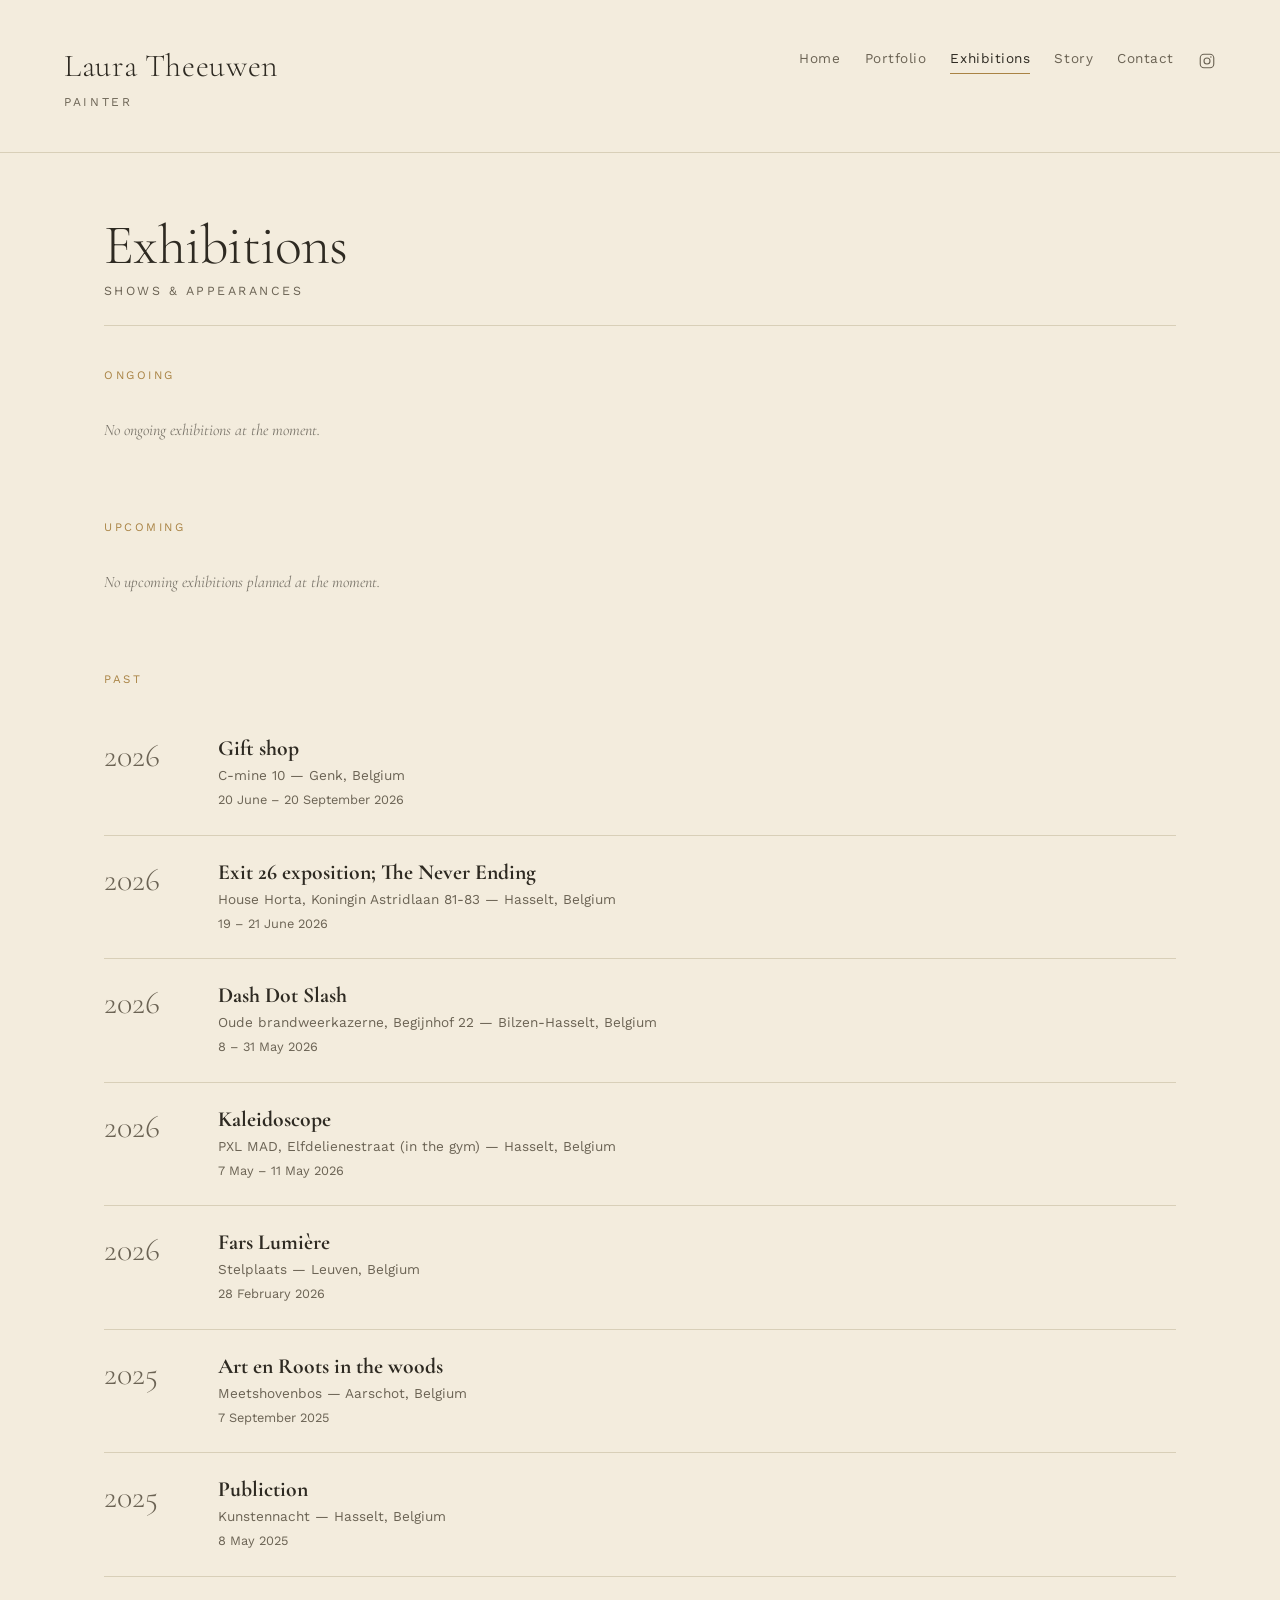
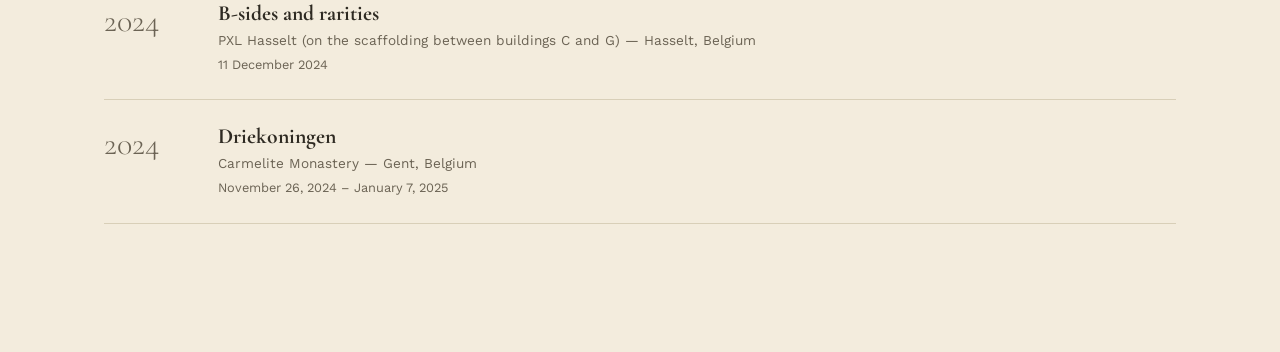
==== exhibitions.html @ 0f9cccb1 "Add files via upload" ====
<!DOCTYPE html>
<html lang="en">
<head>
  <meta charset="UTF-8" />
  <meta name="viewport" content="width=device-width, initial-scale=1.0" />
  <title>Exhibitions — Laura Theeuwen</title>
  <link rel="icon" type="image/jpeg" href="images/homepage/yourimage.png">
  <meta name="description" content="Upcoming and past exhibitions of work by Laura Theeuwen." />

  <link rel="preconnect" href="https://fonts.googleapis.com" />
  <link rel="preconnect" href="https://fonts.gstatic.com" crossorigin />
  <link
    href="https://fonts.googleapis.com/css2?family=Cormorant+Garamond:ital,wght@0,300;0,400;0,500;1,400&family=Work+Sans:wght@300;400;500&display=swap"
    rel="stylesheet"
  />
  <link rel="stylesheet" href="css/style.css" />
</head>
<body>

  <header class="topbar">
    <a href="index.html" class="brand">
      <span class="brand-name">Laura Theeuwen</span>
      <span class="brand-title">Painter</span>
      </svg>
    </a>
    <nav class="nav" aria-label="Main navigation">
      <a href="index.html" class="nav-link">Home</a>
      <a href="portfolio.html" class="nav-link">Portfolio</a>
      <a href="exhibitions.html" class="nav-link is-active">Exhibitions</a>
      <a href="story.html" class="nav-link">Story</a>
      <a href="contact.html" class="nav-link">Contact</a>
      <a href="https://www.instagram.com/laura_theeuwen_art/" class="nav-icon" aria-label="Instagram" target="_blank" rel="noopener">
        <svg viewBox="0 0 24 24" width="18" height="18" fill="none" stroke="currentColor" stroke-width="1.5">
          <rect x="3" y="3" width="18" height="18" rx="5" />
          <circle cx="12" cy="12" r="4" />
          <circle cx="17.2" cy="6.8" r="1" fill="currentColor" stroke="none" />
        </svg>
      </a>
    </nav>
  </header>

  <main>
    <div class="page-main">

      <header class="page-header">
        <h1 class="page-heading">Exhibitions</h1>
        <p class="page-subheading">Shows & appearances</p>
      </header>

           <!-- ============================================================
           ONGOING EXHIBITIONS
           Add new upcoming shows here. When a show has passed, move
           its <li> block down to the Past Exhibitions section below,
           and remove the <span class="exhibition-tag">Upcoming</span>.
           ============================================================ -->
        <section class="exhibitions-section" aria-labelledby="ongoing-label">
        <span class="section-tag" id="ongoing-label">Ongoing</span>

        <ul id="ongoing-exhibitions-list">
  <!-- JavaScript vult dit straks automatisch in -->
</ul>
      </section>

           <!-- ============================================================
           UPCOMING EXHIBITIONS
           ============================================================ -->
      <section class="exhibitions-section" aria-labelledby="upcoming-label">
        <span class="section-tag" id="upcoming-label">Upcoming</span>

        <!-- De plek voor de komende tentoonstellingen -->
        <ul id="upcoming-exhibitions-list">
        <!-- JavaScript vult dit automatisch in -->
        </ul>
      </section>

          
          

      <!-- ============================================================
           PAST EXHIBITIONS
           Most recent first. Add a new <li> at the top when needed.
           ============================================================ -->
      <section class="exhibitions-section" aria-labelledby="past-label">
        <span class="section-tag" id="past-label">Past</span>

        <ul id="past-exhibitions-list">
  <!-- JavaScript vult dit straks automatisch in -->
</ul>
      </section>

    </div>
  </main>
<script>
// 1. De database met start- én einddatums
const exhibitions = [
  {
    title: "Gift shop",
    venue: "C-mine 10 — Genk, Belgium",
    datesDisplay: "20 June – 20 September 2026",
    year: "2026",
    startDate: "2026-06-20",
    endDate: "2026-09-20"
  },
  {
    title: "Exit 26 exposition; The Never Ending",
    venue: "House Horta, Koningin Astridlaan 81-83 — Hasselt, Belgium",
    datesDisplay: "19 – 21 June 2026",
    year: "2026",
    startDate: "2026-06-19",
    endDate: "2026-06-21"
  },
  {
    title: "Dash Dot Slash",
    venue: "Oude brandweerkazerne, Begijnhof 22 — Bilzen-Hasselt, Belgium",
    datesDisplay: "8 – 31 May 2026",
    year: "2026",
    startDate: "2026-05-08",
    endDate: "2026-05-31"
  },
  {
    title: "Kaleidoscope",
    venue: "PXL MAD, Elfdelienestraat (in the gym) — Hasselt, Belgium",
    datesDisplay: "7 May – 11 May 2026",
    year: "2026",
    startDate: "2026-05-07",
    endDate: "2026-05-11"
  },
  {
    title: "Fars Lumière",
    venue: "Stelplaats — Leuven, Belgium",
    datesDisplay: "28 February 2026",
    year: "2026",
    startDate: "2026-02-28",
    endDate: "2026-02-28"
  },
  {
    title: "Art en Roots in the woods",
    venue: "Meetshovenbos — Aarschot, Belgium",
    datesDisplay: "7 September 2025",
    year: "2025",
    startDate: "2025-09-07",
    endDate: "2025-09-07"
  },
  {
    title: "Publiction",
    venue: "Kunstennacht — Hasselt, Belgium",
    datesDisplay: "8 May 2025",
    year: "2025",
    startDate: "2025-05-08",
    endDate: "2025-05-08"
  },
  {
    title: "B-sides and rarities",
    venue: "PXL Hasselt (on the scaffolding between buildings C and G) — Hasselt, Belgium",
    datesDisplay: "11 December 2024",
    year: "2024",
    startDate: "2024-12-11",
    endDate: "2024-12-11"
  },
  {
    title: "Driekoningen",
    venue: "Carmelite Monastery — Gent, Belgium",
    datesDisplay: "November 26, 2024 – January 7, 2025",
    year: "2024",
    startDate: "2024-11-26",
    endDate: "2025-01-07"
  }
];

// 2. De HTML-blauwdruk voor jouw lijstitems (met het oranje ongoing-vakje)
function createExhibitionHTML(exhibition, isOngoing = false) {
  // Als de expo NU bezig is, tonen we het oranje vakje. Anders blijft dit leeg.
  const ongoingBadge = isOngoing ? '<span class="ongoing-badge" style="background-color: orange; color: white; padding: 3px 8px; font-size: 0.75rem; border-radius: 3px; margin-left: 10px; display: inline-block; vertical-align: middle; font-weight: normal;">Ongoing</span>' : '';

  return `
    <li class="exhibition-item">
      <span class="exhibition-year">${exhibition.year}</span>
      <div>
        <h2 class="exhibition-title">
          ${exhibition.title} 
          ${ongoingBadge}
        </h2>
        <p class="exhibition-venue">${exhibition.venue}</p>
        <p class="exhibition-dates">${exhibition.datesDisplay}</p>
      </div>
    </li>
  `;
}

// 3. De driedelige sorteermachine met automatische 'filler'-teksten
function renderExhibitions() {
  const upcomingList = document.getElementById('upcoming-exhibitions-list');
  const ongoingList = document.getElementById('ongoing-exhibitions-list');
  const pastList = document.getElementById('past-exhibitions-list');
  
  // Vandaag ophalen en klok op middernacht zetten
  const today = new Date();
  today.setHours(0, 0, 0, 0);

  // Maak alle lijsten leeg voor de start
  if(upcomingList) upcomingList.innerHTML = '';
  if(ongoingList) ongoingList.innerHTML = '';
  if(pastList) pastList.innerHTML = '';

  // Houden tellers bij om te zien of een lijst leeg blijft
  let upcomingCount = 0;
  let ongoingCount = 0;
  let pastCount = 0;

  // Loop door alle tentoonstellingen
  exhibitions.forEach(exhibition => {
    const startDate = new Date(exhibition.startDate);
    const endDate = new Date(exhibition.endDate);

    if (startDate > today) {
      // 1. UPCOMING -> false (geen oranje vakje)
      if(upcomingList) {
        upcomingList.innerHTML += createExhibitionHTML(exhibition, false);
        upcomingCount++;
      }
    } 
    else if (endDate >= today) {
      // 2. ONGOING -> TRUE (hierdoor verschijnt het oranje vakje!)
      if(ongoingList) {
        ongoingList.innerHTML += createExhibitionHTML(exhibition, true);
        ongoingCount++;
      }
    } 
    else {
      // 3. PAST -> false (geen oranje vakje)
      if(pastList) {
        pastList.innerHTML += createExhibitionHTML(exhibition, false);
        pastCount++;
      }
    }
  });

  // HIER controleren we of een lijst leeg is. Zo ja, plaatsen we de filler-tekst:
  if (upcomingCount === 0 && upcomingList) {
    upcomingList.innerHTML = '<p class="exhibition-filler" style="font-style: italic; opacity: 0.6; padding: 10px 0;">No upcoming exhibitions planned at the moment.</p>';
  }
  
  if (ongoingCount === 0 && ongoingList) {
    ongoingList.innerHTML = '<p class="exhibition-filler" style="font-style: italic; opacity: 0.6; padding: 10px 0;">No ongoing exhibitions at the moment.</p>';
  }

  if (pastCount === 0 && pastList) {
    pastList.innerHTML = '<p class="exhibition-filler" style="font-style: italic; opacity: 0.6; padding: 10px 0;">No past exhibitions found.</p>';
  }
}

// Uitvoeren als de pagina klaar is
window.addEventListener('DOMContentLoaded', renderExhibitions);
</script>
</body>
</html>
---- css/style.css ----
/* ==========================================================================
   DESIGN TOKENS
   Define all colors, fonts, and spacing in one place at the top.
   Change a value here and it updates everywhere on the site.
   ========================================================================== */
:root {
  --color-bg:         #f3ecdd;   /* warm beige — main background */
  --color-panel:      #faf6ec;   /* slightly lighter, for image backgrounds */
  --color-text:       #2e2a22;   /* warm near-black (softer than pure #000) */
  --color-text-muted: #6b6354;   /* grey-brown for secondary text */
  --color-line:       #d8cfb8;   /* hairline dividers */
  --color-accent:     #a98344;   /* antique gold — used sparingly site-wide */

  --font-display: "Cormorant Garamond", Georgia, serif;
  --font-body:    "Cormorant Garamond", Georgia, serif;
  --font-ui:      "Work Sans", Arial, sans-serif;

  --space-1: 0.5rem;
  --space-2: 1rem;
  --space-3: 1.5rem;
  --space-4: 2.5rem;
  --space-5: 4rem;
}

/* ==========================================================================
   RESET / BASE STYLES
   Clear out default browser styling so our CSS behaves the same in
   Chrome, Firefox, and Safari.
   ========================================================================== */
* {
  box-sizing: border-box;
  margin: 0;
  padding: 0;
}

html {
  -webkit-font-smoothing: antialiased;
}

body {
  background-color: var(--color-bg);
  color: var(--color-text);
  font-family: var(--font-body);
  font-weight: 400;
  line-height: 1.6;
  min-height: 100vh;
}

a {
  color: inherit;
  text-decoration: none;
}

img {
  max-width: 100%;
  display: block; /* removes the small unexplained gap images get by default */
}

/* Visible keyboard focus ring — never remove this without replacing it */
a:focus-visible,
button:focus-visible {
  outline: 2px solid var(--color-accent);
  outline-offset: 3px;
}

/* ==========================================================================
   TOP BAR (shared across every page)
   ========================================================================== */
.topbar {
  display: flex;
  align-items: flex-start;
  justify-content: space-between;
  flex-wrap: wrap;
  gap: var(--space-2);
  padding: var(--space-4) var(--space-5);
  border-bottom: 1px solid var(--color-line);
}

.brand {
  display: inline-flex;
  flex-direction: column;
  gap: 0.1rem;
}

.brand-name {
  font-family: var(--font-display);
  font-weight: 300;
  font-size: 2rem;
  letter-spacing: 0.02em;
}

.brand-title {
  font-family: var(--font-ui);
  font-size: 0.75rem;
  letter-spacing: 0.22em;
  text-transform: uppercase;
  color: var(--color-text-muted);
}

/* Hand-drawn-style SVG flourish under the name */
.brand-flourish {
  width: 110px;
  height: 10px;
  margin-top: 2px;
  stroke: var(--color-accent);
  stroke-width: 1.4;
  fill: none;
  stroke-linecap: round;
}

.nav {
  display: flex;
  align-items: center;
  gap: var(--space-3);
  flex-wrap: wrap;
  font-family: var(--font-ui);
  font-size: 0.85rem;
  letter-spacing: 0.04em;
  padding-top: var(--space-1);
}

.nav-link {
  position: relative;
  padding-bottom: 4px;
  color: var(--color-text-muted);
  transition: color 0.2s ease;
}

.nav-link:hover,
.nav-link.is-active {
  color: var(--color-text);
}

/* Thin underline that grows in on hover/active */
.nav-link::after {
  content: "";
  position: absolute;
  left: 0;
  bottom: 0;
  height: 1px;
  width: 0;
  background: var(--color-accent);
  transition: width 0.25s ease;
}

.nav-link:hover::after,
.nav-link.is-active::after {
  width: 100%;
}

.nav-icon {
  display: inline-flex;
  color: var(--color-text-muted);
  transition: color 0.2s ease;
}

.nav-icon:hover {
  color: var(--color-accent);
}

/* ==========================================================================
   HOMEPAGE HERO (split layout)
   ========================================================================== */
.hero {
  display: grid;
  grid-template-columns: 1fr 1fr;
  align-items: stretch;
  min-height: calc(100vh - 140px);
}

.hero-text {
  display: flex;
  flex-direction: column;
  justify-content: center;
  padding: var(--space-5);
  max-width: 540px;
}

.eyebrow {
  font-family: var(--font-ui);
  font-size: 0.75rem;
  letter-spacing: 0.22em;
  text-transform: uppercase;
  color: var(--color-accent);
  margin-bottom: var(--space-2);
}

.statement {
  font-size: 1.5rem;
  font-style: italic;
  line-height: 1.55;
  margin-bottom: var(--space-4);
}

.cta-row {
  display: flex;
  gap: var(--space-2);
}

.btn {
  font-family: var(--font-ui);
  font-size: 0.85rem;
  letter-spacing: 0.06em;
  text-transform: uppercase;
  padding: 0.9rem 1.8rem;
  border-radius: 2px;
  border: 1px solid var(--color-text);
  transition: background-color 0.2s ease, color 0.2s ease, border-color 0.2s ease;
}

.btn-primary {
  background-color: var(--color-text);
  color: var(--color-panel);
}

.btn-primary:hover {
  background-color: var(--color-accent);
  border-color: var(--color-accent);
}

.btn-secondary {
  background-color: transparent;
  color: var(--color-text);
}

.btn-secondary:hover {
  border-color: var(--color-accent);
  color: var(--color-accent);
}

.hero-image {
  background-color: var(--color-panel);
}

.hero-image img {
  width: 100%;
  height: 100%;
  object-fit: cover;
}

/* ==========================================================================
   SHARED INNER PAGE LAYOUT
   Used by portfolio, exhibitions, story, and contact pages.
   ========================================================================== */
.page-main {
  padding: var(--space-5);
  max-width: 1200px;
  margin: 0 auto;
}

.page-header {
  margin-bottom: var(--space-4);
  padding-bottom: var(--space-3);
  border-bottom: 1px solid var(--color-line);
}

.page-heading {
  font-family: var(--font-display);
  font-weight: 300;
  font-size: 3.5rem;
  letter-spacing: -0.01em;
  line-height: 1;
}

.page-subheading {
  font-family: var(--font-ui);
  font-size: 0.78rem;
  letter-spacing: 0.2em;
  text-transform: uppercase;
  color: var(--color-text-muted);
  margin-top: var(--space-1);
}

/* ==========================================================================
   PORTFOLIO PAGE (year grid with hover effect)
   ========================================================================== */

/* Edge-to-edge grid with hairline gaps between cards */
.portfolio-grid {
  display: grid;
  grid-template-columns: repeat(3, 1fr);
  gap: 2px;
}

/* Each card is a full <a> tag — the whole card is clickable */
.year-card {
  position: relative;     /* required for the overlay */
  overflow: hidden;
  aspect-ratio: 3 / 4;
  display: block;
  cursor: pointer;
}

.year-card img {
  width: 100%;
  height: 100%;
  object-fit: cover;
  transition: transform 0.6s ease;
}

/* Overlay: transparent at rest, darkens on hover */
.year-overlay {
  position: absolute;
  inset: 0;  /* shorthand for top:0; right:0; bottom:0; left:0 */
  background: rgba(46, 42, 34, 0);
  display: flex;
  align-items: center;
  justify-content: center;
  transition: background 0.4s ease;
}

/* Year number: invisible at rest, fades in on hover */
.year-label {
  font-family: var(--font-display);
  font-size: 5rem;
  font-weight: 300;
  letter-spacing: 0.1em;
  color: rgba(250, 246, 236, 0);
  transition: color 0.4s ease;
}

.year-card:hover .year-overlay {
  background: rgba(46, 42, 34, 0.5);
}

.year-card:hover .year-label {
  color: rgba(250, 246, 236, 0.95);
}

.year-card:hover img {
  transform: scale(1.04);
}

/* ==========================================================================
   EXHIBITIONS PAGE
   ========================================================================== */
.exhibitions-section {
  margin-bottom: var(--space-5);
}

/* "Upcoming" / "Past" labels */
.section-tag {
  font-family: var(--font-ui);
  font-size: 0.72rem;
  letter-spacing: 0.22em;
  text-transform: uppercase;
  color: var(--color-accent);
  display: block;
  margin-bottom: var(--space-3);
}

.exhibition-list {
  list-style: none;
}

/* Year on the left, info on the right */
.exhibition-item {
  display: grid;
  grid-template-columns: 90px 1fr;
  gap: var(--space-3);
  padding: var(--space-3) 0;
  border-bottom: 1px solid var(--color-line);
  align-items: start;
}

.exhibition-year {
  font-family: var(--font-display);
  font-size: 2rem;
  font-weight: 300;
  color: var(--color-text-muted);
  line-height: 1;
  padding-top: 4px;
}

.exhibition-title {
  font-family: var(--font-display);
  font-size: 1.35rem;
  line-height: 1.2;
  margin-bottom: 0.2rem;
}

.exhibition-venue {
  font-family: var(--font-ui);
  font-size: 0.85rem;
  color: var(--color-text-muted);
}

.exhibition-dates {
  font-family: var(--font-ui);
  font-size: 0.8rem;
  color: var(--color-text-muted);
  margin-top: 0.2rem;
}

.exhibition-tag {
  display: inline-block;
  font-family: var(--font-ui);
  font-size: 0.68rem;
  letter-spacing: 0.1em;
  text-transform: uppercase;
  padding: 3px 8px;
  border: 1px solid var(--color-accent);
  color: var(--color-accent);
  border-radius: 2px;
  margin-top: var(--space-1);
}

/* ==========================================================================
   STORY (ABOUT) PAGE
   ========================================================================== */
.story-grid {
  display: grid;
  grid-template-columns: 1fr 1.5fr;
  gap: var(--space-5);
  align-items: start;
}

.story-portrait img {
  width: 100%;
  aspect-ratio: 3 / 4;
  object-fit: cover;
}

.story-content {
  padding-top: var(--space-1);
}

.story-name {
  font-family: var(--font-display);
  font-weight: 300;
  font-size: 3rem;
  letter-spacing: 0.01em;
  line-height: 1;
  margin-bottom: var(--space-1);
}

.story-tagline {
  font-family: var(--font-ui);
  font-size: 0.78rem;
  letter-spacing: 0.2em;
  text-transform: uppercase;
  color: var(--color-accent);
  display: block;
  margin-bottom: var(--space-4);
}

.story-bio p {
  font-family: var(--font-body);
  font-size: 1.2rem;
  line-height: 1.75;
  margin-bottom: var(--space-3);
}

.story-details {
  margin-top: var(--space-4);
  border-top: 1px solid var(--color-line);
  padding-top: var(--space-2);
}

.story-detail-row {
  display: grid;
  grid-template-columns: 130px 1fr;
  gap: var(--space-2);
  padding: 0.6rem 0;
  border-bottom: 1px solid var(--color-line);
  font-family: var(--font-ui);
  font-size: 0.875rem;
}

.story-detail-label {
  color: var(--color-text-muted);
}

/* ==========================================================================
   CONTACT PAGE
   ========================================================================== */
.contact-grid {
  display: grid;
  grid-template-columns: 1fr 1.6fr;
  gap: var(--space-5);
  align-items: start;
}

.contact-intro {
  font-family: var(--font-display);
  font-size: 1.3rem;
  font-style: italic;
  line-height: 1.65;
  margin-bottom: var(--space-4);
}

.contact-details {
  list-style: none;
}

.contact-detail {
  display: flex;
  flex-direction: column;
  gap: 0.15rem;
  padding: var(--space-2) 0;
  border-bottom: 1px solid var(--color-line);
}

.contact-detail-label {
  font-family: var(--font-ui);
  font-size: 0.7rem;
  letter-spacing: 0.2em;
  text-transform: uppercase;
  color: var(--color-accent);
}

.contact-detail-value {
  font-family: var(--font-display);
  font-size: 1.2rem;
}

.contact-detail-value a:hover {
  color: var(--color-accent);
}

.contact-collab {
  margin-top: var(--space-3);
  font-family: var(--font-ui);
  font-size: 0.85rem;
  line-height: 1.75;
  color: var(--color-text-muted);
}

/* Right column: form */
.form-heading {
  font-family: var(--font-display);
  font-weight: 300;
  font-size: 2rem;
  line-height: 1;
  margin-bottom: var(--space-3);
}

.form-group {
  margin-bottom: var(--space-2);
}

.form-label {
  display: block;
  font-family: var(--font-ui);
  font-size: 0.7rem;
  letter-spacing: 0.18em;
  text-transform: uppercase;
  color: var(--color-text-muted);
  margin-bottom: 0.4rem;
}

/* Bottom-line-only inputs — open, artistic feel */
.form-input,
.form-textarea,
.form-select {
  width: 100%;
  background: transparent;
  border: none;
  border-bottom: 1px solid var(--color-line);
  padding: 0.5rem 0;
  font-family: var(--font-body);
  font-size: 1.1rem;
  color: var(--color-text);
  appearance: none;
  outline: none;
  transition: border-color 0.2s ease;
}

.form-input:focus,
.form-textarea:focus,
.form-select:focus {
  border-bottom-color: var(--color-accent);
}

.form-textarea {
  resize: vertical;
  min-height: 130px;
}

.form-submit {
  margin-top: var(--space-3);
}

/* ==========================================================================
   YEAR SUB-PAGES  (portfolio/2025.html, etc.)
   
   HOW THE YEAR ACCENT WORKS:
   Each year page sets its own --year-accent color on the <body> tag:
     <body style="--year-accent: #7a8c7a">
   This changes the accent band, the watermark, and the inquire button —
   giving each year a subtle, unique identity while staying in the palette.
   ========================================================================== */

/* The thin colored band: very first thing on the page */
.year-accent-band {
  height: 3px;
  background-color: var(--year-accent, var(--color-accent));
}

.year-hero {
  padding: var(--space-4) var(--space-5);
  border-bottom: 1px solid var(--color-line);
  position: relative;
  overflow: hidden;
}

/* Giant semi-transparent year in the background — the per-year design touch */
.year-watermark {
  position: absolute;
  right: var(--space-5);
  top: 50%;
  transform: translateY(-50%);
  font-family: var(--font-display);
  font-size: 14rem;
  font-weight: 300;
  line-height: 1;
  letter-spacing: -0.02em;
  color: var(--year-accent, var(--color-accent));
  opacity: 0.07;
  pointer-events: none;  /* can't accidentally click on it */
  user-select: none;     /* can't accidentally highlight it */
}

.year-breadcrumb {
  font-family: var(--font-ui);
  font-size: 0.78rem;
  color: var(--color-text-muted);
  margin-bottom: var(--space-2);
}

.year-breadcrumb a:hover {
  color: var(--color-accent);
}

.year-title {
  font-family: var(--font-display);
  font-weight: 300;
  font-size: 4.5rem;
  letter-spacing: -0.01em;
  line-height: 1;
  margin-bottom: var(--space-1);
}

.year-count {
  font-family: var(--font-ui);
  font-size: 0.78rem;
  letter-spacing: 0.18em;
  text-transform: uppercase;
  color: var(--color-text-muted);
}

.paintings-section {
  padding: var(--space-5);
  max-width: 1300px;
  margin: 0 auto;
}

.paintings-grid {
  display: grid;
  grid-template-columns: repeat(3, 1fr);
  gap: var(--space-3);
}

.painting-card {
  display: flex;
  flex-direction: column;
}

.painting-card img {
  width: 100%;
  aspect-ratio: 3 / 4;
  object-fit: cover;
  transition: opacity 0.3s ease;
}

.painting-card:hover img {
  opacity: 0.88;
}

.painting-info {
  padding: var(--space-2) 0 var(--space-1);
}

.painting-title {
  font-family: var(--font-display);
  font-size: 1.1rem;
  font-style: italic;
  line-height: 1.3;
  margin-bottom: 0.2rem;
}

.painting-meta {
  font-family: var(--font-ui);
  font-size: 0.78rem;
  color: var(--color-text-muted);
  margin-bottom: var(--space-1);
}

/* The "Inquire about this piece" link — picks up the year's accent color */
.inquire-btn {
  font-family: var(--font-ui);
  font-size: 0.72rem;
  letter-spacing: 0.1em;
  text-transform: uppercase;
  color: var(--year-accent, var(--color-accent));
  border-bottom: 1px solid var(--year-accent, var(--color-accent));
  padding-bottom: 2px;
  display: inline-block;
  transition: opacity 0.2s ease;
}

.inquire-btn:hover {
  opacity: 0.6;
}

/* Prev / Next year navigation at the bottom of year pages */
.year-nav {
  display: flex;
  justify-content: space-between;
  align-items: center;
  padding: var(--space-4) var(--space-5);
  border-top: 1px solid var(--color-line);
  font-family: var(--font-ui);
  font-size: 0.85rem;
  letter-spacing: 0.04em;
}

.year-nav a {
  color: var(--color-text-muted);
  transition: color 0.2s ease;
}

.year-nav a:hover {
  color: var(--color-text);
}

.year-nav-all {
  font-size: 0.78rem;
  letter-spacing: 0.12em;
  text-transform: uppercase;
}

/* ==========================================================================
   RESPONSIVE
   ========================================================================== */
@media (max-width: 900px) {
  .topbar {
    padding: var(--space-3);
  }

  /* Homepage */
  .hero {
    grid-template-columns: 1fr;
    min-height: auto;
  }

  .hero-text {
    max-width: none;
    padding: var(--space-4) var(--space-3);
    order: 2;
  }

  .hero-image {
    order: 1;
    aspect-ratio: 4 / 3;
  }

  .statement {
    font-size: 1.25rem;
  }

  /* Inner pages */
  .page-main {
    padding: var(--space-3);
  }

  .page-heading {
    font-size: 2.5rem;
  }

  /* Portfolio */
  .portfolio-grid {
    grid-template-columns: 1fr 1fr;
  }

  /* Exhibitions */
  .exhibition-item {
    grid-template-columns: 70px 1fr;
  }

  .exhibition-year {
    font-size: 1.5rem;
  }

  /* Story */
  .story-grid {
    grid-template-columns: 1fr;
  }

  .story-portrait img {
    aspect-ratio: 4 / 3;
  }

  /* Contact */
  .contact-grid {
    grid-template-columns: 1fr;
  }

  /* Year sub-pages */
  .year-hero {
    padding: var(--space-3);
  }

  .year-title {
    font-size: 3rem;
  }

  .year-watermark {
    font-size: 8rem;
    right: var(--space-3);
  }

  .paintings-section {
    padding: var(--space-3);
  }

  .paintings-grid {
    grid-template-columns: 1fr 1fr;
  }

  .year-nav {
    padding: var(--space-3);
  }
}

@media (max-width: 600px) {
  .portfolio-grid {
    grid-template-columns: 1fr;
  }

  .year-label {
    font-size: 3.5rem;
  }

  .paintings-grid {
    grid-template-columns: 1fr;
  }
}

/* Respect the user's preference for reduced motion */
@media (prefers-reduced-motion: reduce) {
  * {
    transition: none !important;
  }
}
/* ==========================================================================
   SPECIFIEKE JAARPAGINA (Zorgt dat schilderijen hun eigen vorm behouden)
   ========================================================================== */

/* We overschrijven de harde 3:4 verhouding alleen voor de schilderijenpagina's */
.paintings-page-grid {
  display: grid;
  grid-template-columns: repeat(3, 1fr);
  gap: 30px;          /* Iets meer ademruimte tussen de echte werken */
  align-items: start; /* Zorgt dat liggende en staande werken netjes bovenaan uitlijnen */
}

.paintings-page-grid .painting-card {
  display: block;
  width: 100%;
}

.paintings-page-grid .painting-card img {
  width: 100%;
  height: auto;        /* De hoogte schaalt nu organisch mee met de foto */
  object-fit: contain; /* Toont het volledige schilderij zonder crops of stretch */
  aspect-ratio: auto;  /* Wist de harde 3:4 verhouding uit de oude code */
}
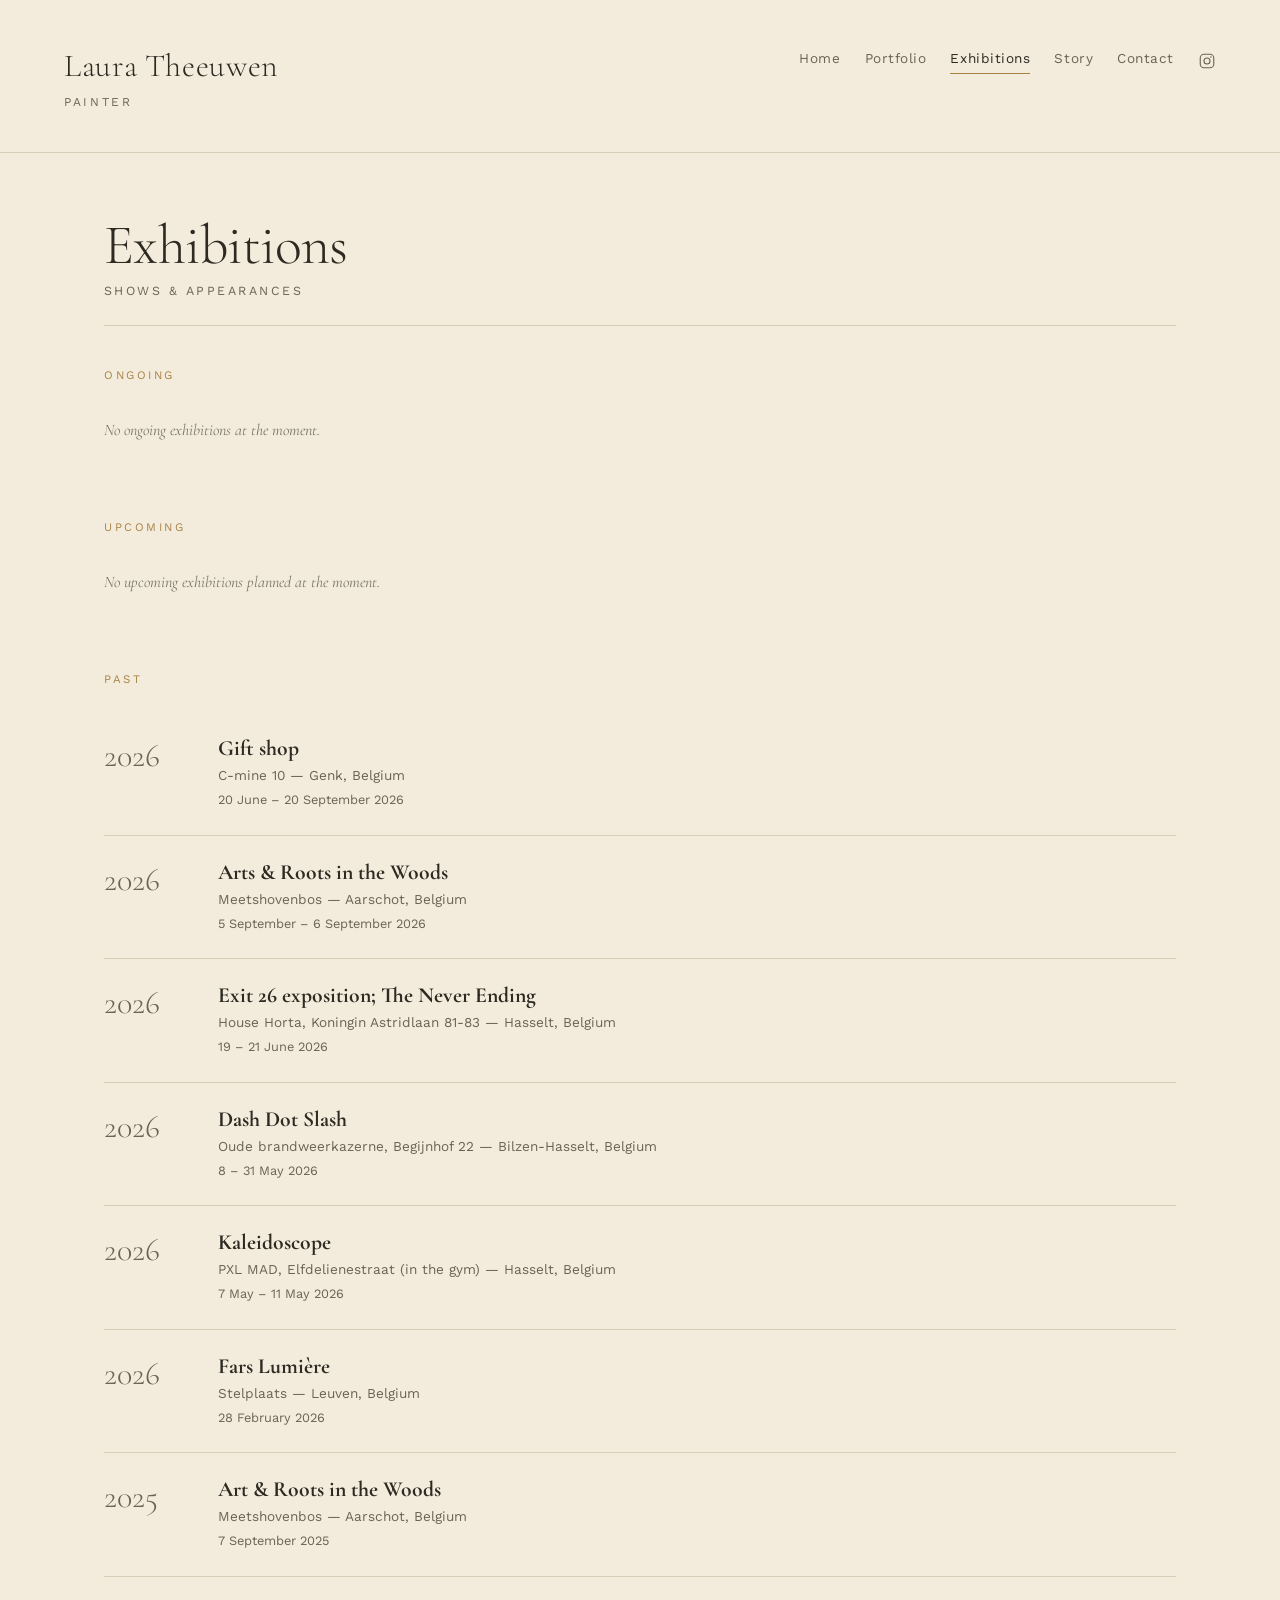
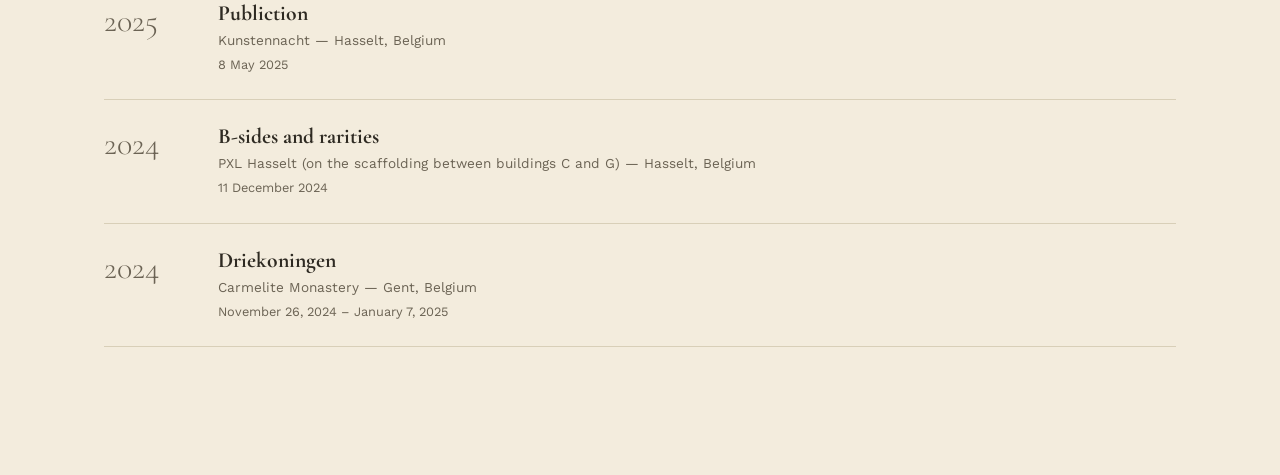
==== commit 9f4378cc: "Add files via upload" ====
--- a/exhibitions.html
+++ b/exhibitions.html
@@ -93,6 +93,7 @@
 <script>
 // 1. De database met start- én einddatums
 const exhibitions = [
+  
   {
     title: "Gift shop",
     venue: "C-mine 10 — Genk, Belgium",
@@ -101,6 +102,17 @@
     startDate: "2026-06-20",
     endDate: "2026-09-20"
   },
+
+  {
+    title: "Arts & Roots in the Woods",
+    venue: "Meetshovenbos — Aarschot, Belgium",
+    datesDisplay: "5 September – 6 September 2026",
+    year: "2026",
+    startDate: "2026-09-05",
+    endDate: "2026-09-05"
+  },
+
+
   {
     title: "Exit 26 exposition; The Never Ending",
     venue: "House Horta, Koningin Astridlaan 81-83 — Hasselt, Belgium",
@@ -134,7 +146,7 @@
     endDate: "2026-02-28"
   },
   {
-    title: "Art en Roots in the woods",
+    title: "Art & Roots in the Woods",
     venue: "Meetshovenbos — Aarschot, Belgium",
     datesDisplay: "7 September 2025",
     year: "2025",
@@ -165,6 +177,8 @@
     startDate: "2024-11-26",
     endDate: "2025-01-07"
   }
+
+
 ];
 
 // 2. De HTML-blauwdruk voor jouw lijstitems (met het oranje ongoing-vakje)
